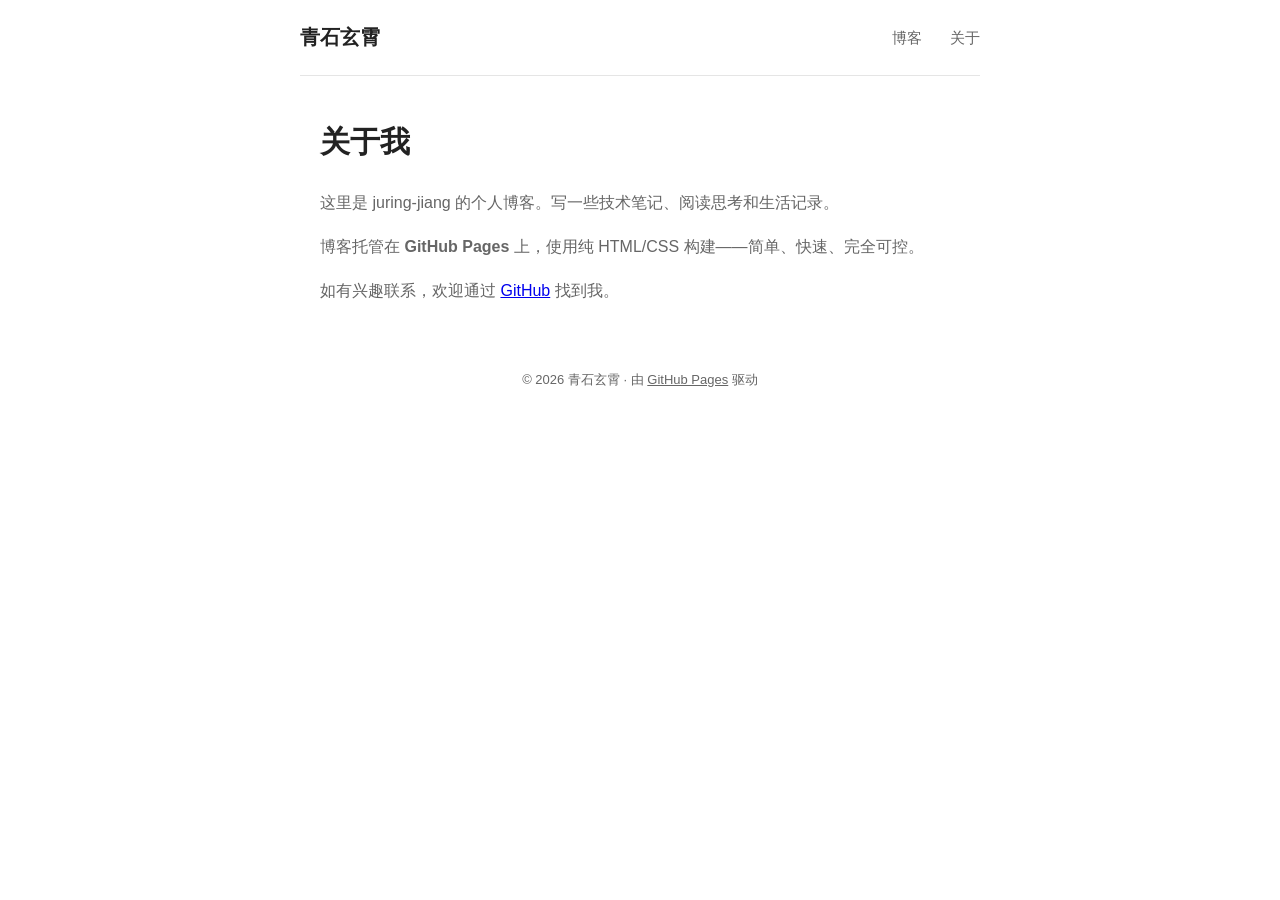
==== about.html @ 16de04e2 "站点更名为青石玄霄，复盘文章改标题" ====
<!DOCTYPE html>
<html lang="zh-CN">
<head>
  <meta charset="UTF-8">
  <meta name="viewport" content="width=device-width, initial-scale=1.0">
  <title>关于 — 青石玄霄</title>
  <link rel="stylesheet" href="style.css">
</head>
<body>
  <div class="container">
    <nav>
      <a class="site-title" href="./">青石玄霄</a>
      <div class="nav-links">
        <a href="./">博客</a>
        <a href="about.html">关于</a>
      </div>
    </nav>

    <div class="about-section">
      <h1>关于我</h1>
      <p>
        这里是 juring-jiang 的个人博客。写一些技术笔记、阅读思考和生活记录。
      </p>
      <p>
        博客托管在 <strong>GitHub Pages</strong> 上，使用纯 HTML/CSS 构建——简单、快速、完全可控。
      </p>
      <p>
        如有兴趣联系，欢迎通过 <a href="https://github.com/Juringvay">GitHub</a> 找到我。
      </p>
    </div>

    <footer>
      <p>&copy; 2026 青石玄霄 &middot; 由 <a href="https://pages.github.com">GitHub Pages</a> 驱动</p>
    </footer>
  </div>
</body>
</html>
---- style.css ----
:root {
  --bg: #fff;
  --text: #222;
  --muted: #666;
  --border: #e5e5e5;
  --accent: #1a73e8;
  --accent-hover: #1557b0;
  --card-bg: #fafafa;
  --tag-bg: #e8f0fe;
  --tag-text: #1a73e8;
  --max-width: 720px;
  --radius: 10px;
}

* { margin: 0; padding: 0; box-sizing: border-box; }

body {
  font-family: -apple-system, BlinkMacSystemFont, "Segoe UI", Roboto, "Helvetica Neue", Arial, "Noto Sans SC", sans-serif;
  color: var(--text);
  background: var(--bg);
  line-height: 1.75;
  font-size: 16px;
}

.container {
  max-width: var(--max-width);
  margin: 0 auto;
  padding: 0 20px;
}

nav {
  display: flex;
  justify-content: space-between;
  align-items: center;
  padding: 20px 0;
  border-bottom: 1px solid var(--border);
  margin-bottom: 40px;
}

nav .site-title {
  font-size: 20px;
  font-weight: 700;
  color: var(--text);
  text-decoration: none;
}

nav .nav-links a {
  margin-left: 24px;
  text-decoration: none;
  color: var(--muted);
  font-size: 15px;
}

nav .nav-links a:hover {
  color: var(--text);
}

.hero {
  margin-bottom: 48px;
}

.hero h1 {
  font-size: 36px;
  font-weight: 800;
  line-height: 1.3;
  margin-bottom: 12px;
}

.hero p {
  font-size: 17px;
  color: var(--muted);
}

.post-list {
  list-style: none;
}

.post-card {
  margin-bottom: 28px;
  padding-bottom: 28px;
  border-bottom: 1px solid var(--border);
}

.post-card:last-child {
  border-bottom: none;
}

.post-card a {
  text-decoration: none;
  color: inherit;
}

.post-card h2 {
  font-size: 22px;
  font-weight: 700;
  margin-bottom: 6px;
  color: var(--text);
}

.post-card h2:hover {
  color: var(--accent);
}

.post-card .meta {
  font-size: 13px;
  color: var(--muted);
  margin-bottom: 8px;
}

.post-card .excerpt {
  font-size: 15px;
  color: var(--muted);
  line-height: 1.7;
}

.post-card .tags {
  margin-top: 10px;
  display: flex;
  gap: 8px;
  flex-wrap: wrap;
}

.post-card .tag {
  font-size: 12px;
  padding: 2px 10px;
  border-radius: 12px;
  background: var(--tag-bg);
  color: var(--tag-text);
}

.about-section {
  max-width: 640px;
  margin: 0 auto;
}

.about-section h1 {
  font-size: 30px;
  font-weight: 800;
  margin-bottom: 20px;
}

.about-section p {
  font-size: 16px;
  color: var(--muted);
  margin-bottom: 16px;
}

.article {
  max-width: 680px;
  margin: 0 auto;
}

.article h1 {
  font-size: 32px;
  font-weight: 800;
  margin-bottom: 10px;
  line-height: 1.3;
}

.article .meta {
  font-size: 14px;
  color: var(--muted);
  margin-bottom: 30px;
}

.article .content h2 {
  font-size: 22px;
  font-weight: 700;
  margin-top: 36px;
  margin-bottom: 12px;
}

.article .content h3 {
  font-size: 18px;
  font-weight: 600;
  margin-top: 28px;
  margin-bottom: 10px;
}

.article .content p {
  margin-bottom: 16px;
  font-size: 16px;
  line-height: 1.85;
  color: #333;
}

.article .content ul, .article .content ol {
  margin-bottom: 16px;
  padding-left: 24px;
}

.article .content li {
  margin-bottom: 6px;
  color: #333;
}

.article .content pre {
  background: #f5f5f5;
  border-radius: var(--radius);
  padding: 16px;
  overflow-x: auto;
  margin-bottom: 16px;
  font-size: 14px;
  line-height: 1.6;
}

.article .content code {
  font-family: "SF Mono", "Fira Code", "Fira Mono", Menlo, Consolas, monospace;
  font-size: 14px;
  background: #f5f5f5;
  padding: 2px 6px;
  border-radius: 4px;
}

.article .content pre code {
  background: none;
  padding: 0;
}

.article .content table {
  width: 100%;
  border-collapse: collapse;
  margin-bottom: 20px;
  font-size: 14px;
}

.article .content th,
.article .content td {
  padding: 10px 14px;
  border: 1px solid var(--border);
  text-align: left;
  vertical-align: top;
}

.article .content th {
  background: #f5f5f5;
  font-weight: 600;
  font-size: 13px;
  color: var(--text);
}

.article .content td {
  color: #333;
}

.article .content blockquote {
  border-left: 3px solid var(--accent);
  padding: 8px 16px;
  margin: 16px 0;
  background: #f8f9fb;
  border-radius: 0 6px 6px 0;
  color: var(--muted);
  font-size: 15px;
}

.article .content hr {
  border: none;
  border-top: 1px solid var(--border);
  margin: 32px 0;
}

.article .content .callout {
  background: #fef9e7;
  border-left: 4px solid #f0b90b;
  padding: 12px 16px;
  border-radius: 0 8px 8px 0;
  margin: 16px 0;
  font-size: 14px;
  color: #333;
}

.article .content .callout-danger {
  background: #fdf0f0;
  border-left-color: #e24b4a;
}

.article .back-link {
  display: inline-block;
  margin-top: 40px;
  color: var(--accent);
  text-decoration: none;
  font-size: 15px;
}

.article .back-link:hover {
  text-decoration: underline;
}

footer {
  text-align: center;
  padding: 48px 0 32px;
  font-size: 13px;
  color: var(--muted);
}

footer a {
  color: var(--muted);
}

@media (max-width: 600px) {
  .hero h1 { font-size: 26px; }
  .post-card h2 { font-size: 19px; }
  .article h1 { font-size: 26px; }
  nav { flex-direction: column; gap: 10px; }
}
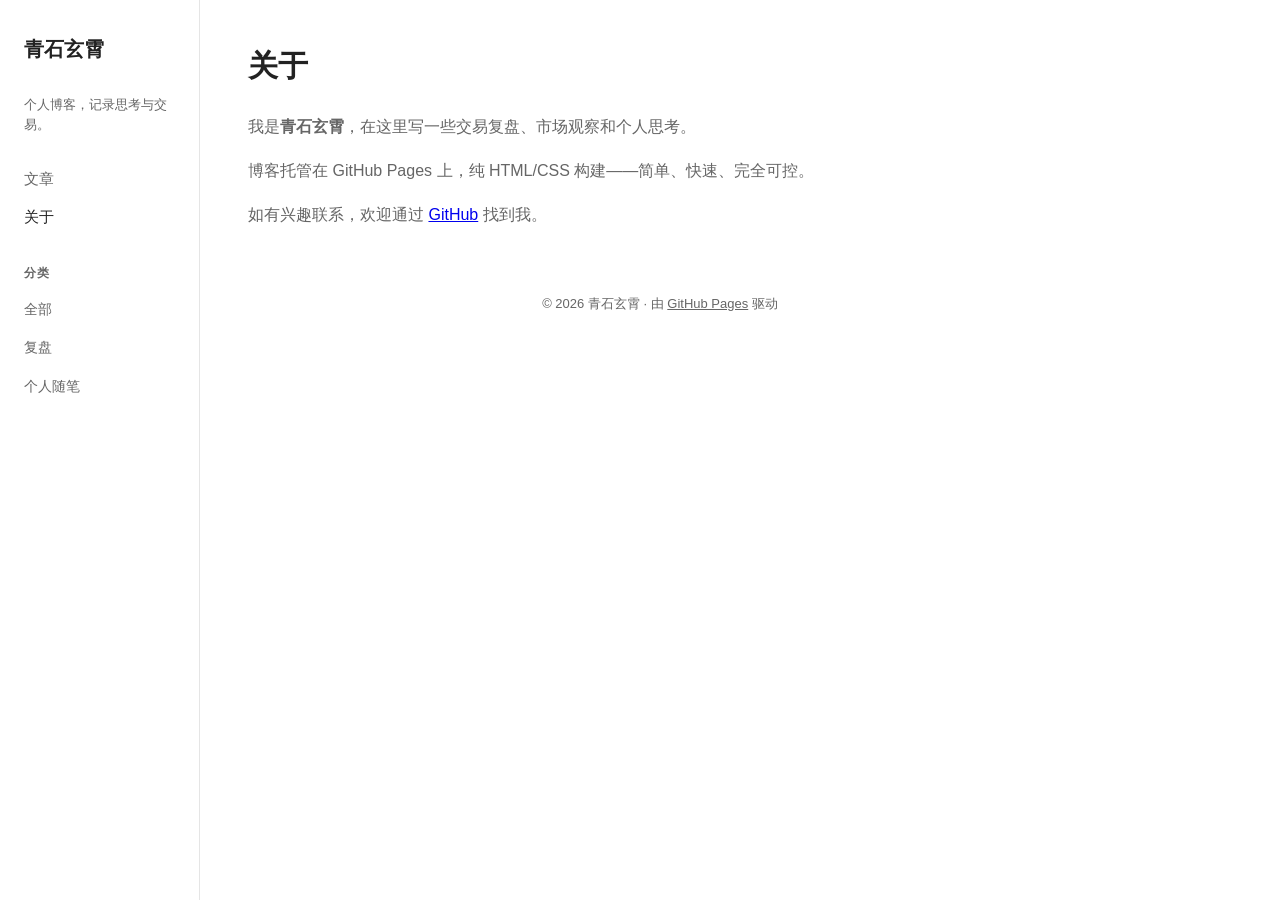
==== commit 3112a723: "新增左侧边栏分类导航，更新关于页介绍" ====
--- a/about.html
+++ b/about.html
@@ -7,31 +7,42 @@
   <link rel="stylesheet" href="style.css">
 </head>
 <body>
-  <div class="container">
-    <nav>
-      <a class="site-title" href="./">青石玄霄</a>
-      <div class="nav-links">
-        <a href="./">博客</a>
-        <a href="about.html">关于</a>
-      </div>
-    </nav>
 
-    <div class="about-section">
-      <h1>关于我</h1>
-      <p>
-        这里是 juring-jiang 的个人博客。写一些技术笔记、阅读思考和生活记录。
-      </p>
-      <p>
-        博客托管在 <strong>GitHub Pages</strong> 上，使用纯 HTML/CSS 构建——简单、快速、完全可控。
-      </p>
-      <p>
-        如有兴趣联系，欢迎通过 <a href="https://github.com/Juringvay">GitHub</a> 找到我。
-      </p>
-    </div>
+<aside class="sidebar">
+  <a class="site-title" href="./">青石玄霄</a>
+  <p class="site-desc">个人博客，记录思考与交易。</p>
 
-    <footer>
-      <p>&copy; 2026 青石玄霄 &middot; 由 <a href="https://pages.github.com">GitHub Pages</a> 驱动</p>
-    </footer>
+  <div class="sidebar-nav">
+    <a href="./">文章</a>
+    <a href="about.html" class="active">关于</a>
   </div>
+
+  <div class="sidebar-cats">
+    <span class="cat-label">分类</span>
+    <a href="./">全部</a>
+    <a href="./?tag=复盘">复盘</a>
+    <a href="./?tag=个人随笔">个人随笔</a>
+  </div>
+</aside>
+
+<main class="main">
+  <div class="about-section">
+    <h1>关于</h1>
+    <p>
+      我是<strong>青石玄霄</strong>，在这里写一些交易复盘、市场观察和个人思考。
+    </p>
+    <p>
+      博客托管在 GitHub Pages 上，纯 HTML/CSS 构建——简单、快速、完全可控。
+    </p>
+    <p>
+      如有兴趣联系，欢迎通过 <a href="https://github.com/Juringvay">GitHub</a> 找到我。
+    </p>
+  </div>
+
+  <footer>
+    <p>&copy; 2026 青石玄霄 &middot; 由 <a href="https://pages.github.com">GitHub Pages</a> 驱动</p>
+  </footer>
+</main>
+
 </body>
 </html>
--- a/style.css
+++ b/style.css
@@ -5,10 +5,9 @@
   --border: #e5e5e5;
   --accent: #1a73e8;
   --accent-hover: #1557b0;
-  --card-bg: #fafafa;
   --tag-bg: #e8f0fe;
   --tag-text: #1a73e8;
-  --max-width: 720px;
+  --sidebar-w: 200px;
   --radius: 10px;
 }
 
@@ -22,37 +21,96 @@
   font-size: 16px;
 }
 
-.container {
-  max-width: var(--max-width);
-  margin: 0 auto;
-  padding: 0 20px;
-}
-
-nav {
-  display: flex;
-  justify-content: space-between;
-  align-items: center;
-  padding: 20px 0;
-  border-bottom: 1px solid var(--border);
-  margin-bottom: 40px;
-}
-
-nav .site-title {
+.sidebar {
+  position: fixed;
+  top: 0;
+  left: 0;
+  width: var(--sidebar-w);
+  height: 100vh;
+  padding: 32px 24px;
+  border-right: 1px solid var(--border);
+  display: flex;
+  flex-direction: column;
+  gap: 28px;
+  overflow-y: auto;
+}
+
+.sidebar .site-title {
   font-size: 20px;
   font-weight: 700;
   color: var(--text);
   text-decoration: none;
 }
 
-nav .nav-links a {
-  margin-left: 24px;
+.sidebar .site-title:hover {
+  color: var(--accent);
+}
+
+.sidebar .site-desc {
+  font-size: 13px;
+  color: var(--muted);
+  line-height: 1.5;
+}
+
+.sidebar-nav {
+  display: flex;
+  flex-direction: column;
+  gap: 4px;
+}
+
+.sidebar-nav a {
   text-decoration: none;
   color: var(--muted);
   font-size: 15px;
-}
-
-nav .nav-links a:hover {
-  color: var(--text);
+  padding: 4px 0;
+  transition: color .15s;
+}
+
+.sidebar-nav a:hover,
+.sidebar-nav a.active {
+  color: var(--text);
+}
+
+.sidebar-cats {
+  display: flex;
+  flex-direction: column;
+  gap: 8px;
+}
+
+.sidebar-cats .cat-label {
+  font-size: 12px;
+  font-weight: 600;
+  text-transform: uppercase;
+  letter-spacing: .5px;
+  color: var(--muted);
+  margin-bottom: 2px;
+}
+
+.sidebar-cats a {
+  text-decoration: none;
+  font-size: 14px;
+  color: var(--muted);
+  padding: 3px 0;
+  display: flex;
+  align-items: center;
+  gap: 8px;
+}
+
+.sidebar-cats a:hover,
+.sidebar-cats a.active {
+  color: var(--accent);
+}
+
+.sidebar-cats .count {
+  font-size: 12px;
+  color: var(--muted);
+  margin-left: auto;
+}
+
+.main {
+  margin-left: var(--sidebar-w);
+  padding: 40px 48px;
+  max-width: 920px;
 }
 
 .hero {
@@ -60,14 +118,14 @@
 }
 
 .hero h1 {
-  font-size: 36px;
+  font-size: 28px;
   font-weight: 800;
   line-height: 1.3;
-  margin-bottom: 12px;
+  margin-bottom: 8px;
 }
 
 .hero p {
-  font-size: 17px;
+  font-size: 16px;
   color: var(--muted);
 }
 
@@ -126,11 +184,15 @@
   border-radius: 12px;
   background: var(--tag-bg);
   color: var(--tag-text);
+  text-decoration: none;
+}
+
+.post-card .tag:hover {
+  filter: brightness(.95);
 }
 
 .about-section {
   max-width: 640px;
-  margin: 0 auto;
 }
 
 .about-section h1 {
@@ -146,8 +208,7 @@
 }
 
 .article {
-  max-width: 680px;
-  margin: 0 auto;
+  max-width: 700px;
 }
 
 .article h1 {
@@ -297,9 +358,29 @@
   color: var(--muted);
 }
 
-@media (max-width: 600px) {
-  .hero h1 { font-size: 26px; }
+@media (max-width: 768px) {
+  .sidebar {
+    position: static;
+    width: 100%;
+    height: auto;
+    padding: 20px;
+    border-right: none;
+    border-bottom: 1px solid var(--border);
+    flex-direction: row;
+    flex-wrap: wrap;
+    gap: 16px;
+    align-items: center;
+  }
+  .sidebar .site-desc { display: none; }
+  .sidebar-nav { flex-direction: row; gap: 16px; }
+  .sidebar-cats { flex-direction: row; gap: 12px; }
+  .sidebar-cats .cat-label { display: none; }
+  .sidebar-cats .count { display: none; }
+  .main {
+    margin-left: 0;
+    padding: 24px 20px;
+  }
+  .hero h1 { font-size: 24px; }
   .post-card h2 { font-size: 19px; }
   .article h1 { font-size: 26px; }
-  nav { flex-direction: column; gap: 10px; }
-}
+}
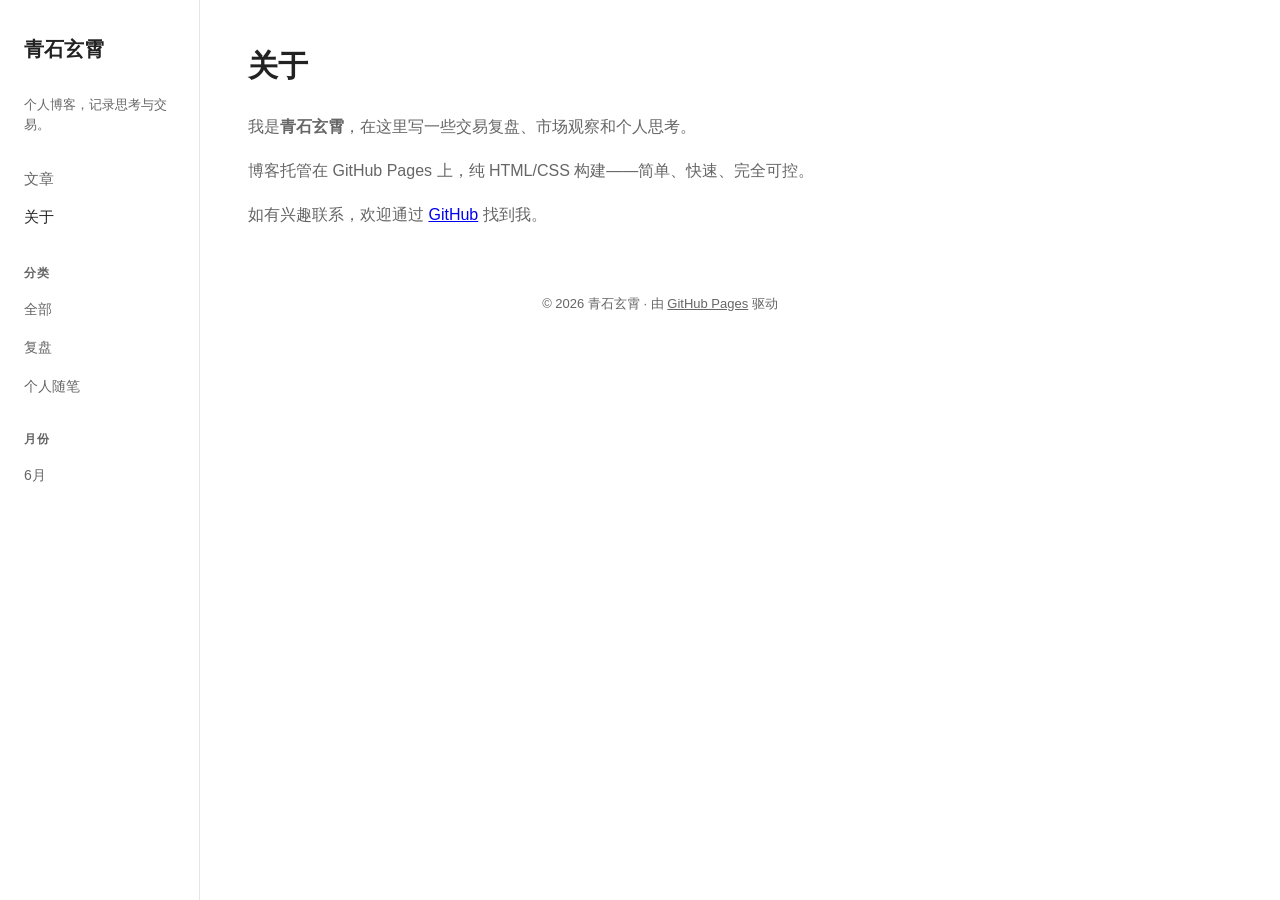
==== commit 746fdc7f: "左侧导航栏增加6月月份筛选" ====
--- a/about.html
+++ b/about.html
@@ -23,6 +23,10 @@
     <a href="./?tag=复盘">复盘</a>
     <a href="./?tag=个人随笔">个人随笔</a>
   </div>
+  <div class="sidebar-cats">
+    <span class="cat-label">月份</span>
+    <a href="./?month=6">6月</a>
+  </div>
 </aside>
 
 <main class="main">
--- a/style.css
+++ b/style.css
@@ -19,20 +19,18 @@
   background: var(--bg);
   line-height: 1.75;
   font-size: 16px;
+  display: flex;
+  min-height: 100vh;
 }
 
 .sidebar {
-  position: fixed;
-  top: 0;
-  left: 0;
   width: var(--sidebar-w);
-  height: 100vh;
+  flex-shrink: 0;
   padding: 32px 24px;
   border-right: 1px solid var(--border);
   display: flex;
   flex-direction: column;
   gap: 28px;
-  overflow-y: auto;
 }
 
 .sidebar .site-title {
@@ -108,7 +106,8 @@
 }
 
 .main {
-  margin-left: var(--sidebar-w);
+  flex: 1;
+  min-width: 0;
   padding: 40px 48px;
   max-width: 920px;
 }
@@ -209,6 +208,7 @@
 
 .article {
   max-width: 700px;
+  margin: 0 auto;
 }
 
 .article h1 {
@@ -335,6 +335,250 @@
   border-left-color: #e24b4a;
 }
 
+.article .content .callout-green {
+  background: #ebf4de;
+  border-left: 4px solid #5a9a1a;
+  padding: 12px 16px;
+  border-radius: 0 8px 8px 0;
+  margin: 16px 0;
+  font-size: 14px;
+  color: #2d5a0a;
+}
+
+.article .content .callout-blue {
+  background: #e8f0fa;
+  border-left: 4px solid #2560c0;
+  padding: 12px 16px;
+  border-radius: 0 8px 8px 0;
+  margin: 16px 0;
+  font-size: 14px;
+  color: #183a78;
+}
+
+.article .content .callout-purple {
+  background: #f0ebf9;
+  border-left: 4px solid #7040c0;
+  padding: 12px 16px;
+  border-radius: 0 8px 8px 0;
+  margin: 16px 0;
+  font-size: 14px;
+  color: #3a1870;
+}
+
+.article .content .callout-yellow {
+  background: #fdfae8;
+  border-left: 4px solid #c0a010;
+  padding: 12px 16px;
+  border-radius: 0 8px 8px 0;
+  margin: 16px 0;
+  font-size: 14px;
+  color: #6a5010;
+}
+
+.article .content .tag-hold { display:inline-block; font-size:11px; font-weight:600; padding:3px 9px; border-radius:4px; background:#f3eff9; color:#5a30a0; }
+
+.article .content .note-row { display:flex; align-items:flex-start; gap:8px; font-size:13px; color:#555; margin-bottom:7px; }
+.article .content .note-dot { width:5px; height:5px; border-radius:50%; flex-shrink:0; margin-top:7px; }
+.article .content .dot-red { background:#c03030; }
+.article .content .dot-green { background:#4a9a18; }
+.article .content .dot-blue { background:#2060c0; }
+.article .content .dot-orange { background:#c07820; }
+
+.article .content .timeline { margin:12px 0; }
+.article .content .tl-row { display:flex; gap:10px; align-items:flex-start; margin-bottom:8px; font-size:13px; }
+.article .content .tl-date { width:52px; flex-shrink:0; color:#888; font-size:11px; padding-top:1px; }
+.article .content .tl-dot { width:8px; height:8px; border-radius:50%; flex-shrink:0; margin-top:5px; }
+.article .content .tl-dot-red { background:#c03030; }
+.article .content .tl-dot-green { background:#3a9a30; }
+.article .content .tl-dot-orange { background:#c07820; }
+.article .content .tl-dot-blue { background:#2560c0; }
+.article .content .tl-dot-gray { background:#bbb; }
+.article .content .tl-body { flex:1; color:#3a3a38; line-height:1.7; }
+
+.article .content .verdict { padding:10px 14px; border-radius:7px; font-size:13px; font-weight:500; margin-top:12px; }
+.article .content .verdict-hold { background:#ebf4de; color:#2d5a0a; }
+.article .content .verdict-stop { background:#faecec; color:#7a1a1a; }
+.article .content .verdict-buy { background:#e8f0fa; color:#183a78; }
+.article .content .verdict-watch { background:#faf1e3; color:#6b4010; }
+.article .content .verdict-miss { background:#f5f0fa; color:#4a2a8a; }
+
+.article .content .warn-box { background:#fdfae8; border:1px solid #e8d060; border-radius:8px; padding:12px 16px; font-size:13px; color:#5a4410; line-height:1.8; margin:14px 0; }
+
+.article .content .stock-label { display:inline-block; font-size:12px; font-weight:700; padding:4px 12px; border-radius:6px; }
+.article .content .stock-label-s { background:#faeaea; color:#b01818; border:1px solid #f0c0c0; }
+.article .content .stock-label-warn { background:#faf0e0; color:#904010; border:1px solid #f0d0a0; }
+.article .content .stock-label-wait { background:#faf0e0; color:#904010; border:1px solid #f0d0a0; }
+
+.article .content .metrics-grid {
+  display: grid;
+  grid-template-columns: repeat(auto-fill, minmax(160px, 1fr));
+  gap: 10px;
+  margin: 16px 0;
+}
+
+.article .content .metric {
+  background: #f3f2ec;
+  border-radius: 8px;
+  padding: 12px 14px;
+}
+
+.article .content .metric .mlabel {
+  font-size: 11px;
+  color: #888;
+  margin-bottom: 3px;
+}
+
+.article .content .metric .mval {
+  font-size: 17px;
+  font-weight: 600;
+}
+
+.article .content .red { color: #c0282a; }
+.article .content .green { color: #27783a; }
+
+.article .content .badge {
+  display: inline-block;
+  font-size: 11px;
+  font-weight: 600;
+  padding: 3px 10px;
+  border-radius: 4px;
+  margin-right: 6px;
+}
+
+.article .content .badge-hit { background: #e8f4dc; color: #366010; }
+.article .content .badge-miss { background: #faeaea; color: #8a2020; }
+.article .content .badge-wait { background: #faf0e0; color: #7a4a10; }
+.article .content .badge-near { background: #e8f0fa; color: #2040a0; }
+
+.article .content .stock-card-rpt {
+  border: 0.5px solid var(--border);
+  border-radius: 10px;
+  overflow: hidden;
+  margin-bottom: 14px;
+}
+
+.article .content .sc-head {
+  padding: 14px 18px 10px;
+  display: flex;
+  justify-content: space-between;
+  align-items: flex-start;
+}
+
+.article .content .sc-head h4 { font-size: 15px; font-weight: 600; margin: 0 0 2px 0; }
+.article .content .sc-head .code { font-size: 11px; color: #999; }
+
+.article .content .sc-grade {
+  font-size: 12px;
+  font-weight: 700;
+  padding: 4px 10px;
+  border-radius: 6px;
+  white-space: nowrap;
+}
+
+.article .content .grade-s { background: #ffeaea; color: #a01818; }
+.article .content .grade-a { background: #fff4e0; color: #8a5010; }
+.article .content .grade-b { background: #f0f4ff; color: #2040a0; }
+
+.article .content .sc-body {
+  padding: 12px 18px 16px;
+  background: #faf9f7;
+  border-top: 0.5px solid var(--border);
+  display: grid;
+  grid-template-columns: repeat(auto-fill, minmax(160px, 1fr));
+  gap: 10px;
+}
+
+.article .content .sc-item label {
+  font-size: 11px;
+  color: #888;
+  display: block;
+  margin-bottom: 2px;
+}
+
+.article .content .sc-item .val {
+  font-size: 14px;
+  font-weight: 600;
+}
+
+.article .content .sc-foot {
+  padding: 12px 18px;
+  border-top: 0.5px solid var(--border);
+}
+
+.article .content .ops-box {
+  background: #f3f2ec;
+  border-radius: 7px;
+  padding: 11px 14px;
+  font-size: 13px;
+  line-height: 1.8;
+  color: #333;
+  margin-top: 10px;
+}
+
+.article .content .checklist {
+  display: flex;
+  flex-direction: column;
+  gap: 10px;
+  margin: 16px 0;
+}
+
+.article .content .cl-item {
+  display: flex;
+  align-items: flex-start;
+  gap: 12px;
+  font-size: 14px;
+}
+
+.article .content .cl-dot {
+  width: 22px;
+  height: 22px;
+  border-radius: 50%;
+  display: flex;
+  align-items: center;
+  justify-content: center;
+  font-size: 11px;
+  font-weight: 700;
+  flex-shrink: 0;
+  margin-top: 2px;
+}
+
+.article .content .cl-pass { background: #e8f4dc; color: #366010; }
+.article .content .cl-fail { background: #faeaea; color: #992020; }
+.article .content .cl-warn { background: #faf0e0; color: #8a5010; }
+
+.article .content .tag-s { display:inline-block; font-size:11px; font-weight:600; padding:3px 9px; border-radius:4px; background:#faeaea; color:#b01818; }
+.article .content .tag-a { display:inline-block; font-size:11px; font-weight:600; padding:3px 9px; border-radius:4px; background:#faf0e0; color:#904010; }
+.article .content .tag-b { display:inline-block; font-size:11px; font-weight:600; padding:3px 9px; border-radius:4px; background:#efefec; color:#555; }
+.article .content .tag-ok { display:inline-block; font-size:11px; font-weight:600; padding:3px 9px; border-radius:4px; background:#e8f4dc; color:#2a6018; }
+.article .content .tag-warn { display:inline-block; font-size:11px; font-weight:600; padding:3px 9px; border-radius:4px; background:#faf0e0; color:#8a4f10; }
+.article .content .tag-stop { display:inline-block; font-size:11px; font-weight:600; padding:3px 9px; border-radius:4px; background:#faeaea; color:#922020; }
+.article .content .tag-wait { display:inline-block; font-size:11px; font-weight:600; padding:3px 9px; border-radius:4px; background:#eef2fa; color:#3050a0; }
+
+.article .content .chip { display:inline-block; font-size:11px; padding:3px 9px; border-radius:4px; background:#ececea; color:#555; margin:2px 4px 2px 0; }
+.article .content .chip-ok { background:#e0f0d8; color:#2a6010; }
+.article .content .chip-bad { background:#faecec; color:#b02020; }
+.article .content .chip-warn { background:#faf0e0; color:#8a4010; }
+
+.article .content .summary-grid { display:grid; grid-template-columns:repeat(3,1fr); gap:12px; margin:16px 0; }
+.article .content .sum-card { border-radius:8px; padding:14px 16px; }
+.article .content .sum-card h4 { font-size:13px; font-weight:600; margin:0 0 8px 0; }
+.article .content .sum-card p { font-size:13px; line-height:1.75; color:#4a4a48; margin:0; }
+.article .content .sum-s { background:#faeaea; }
+.article .content .sum-a { background:#faf1e3; }
+
+.article .content .two-col { display:grid; grid-template-columns:1fr 1fr; gap:16px; }
+.article .content .kv-box { background:#f3f2ec; border-radius:10px; padding:16px 18px; margin-bottom:12px; }
+.article .content .kv-box h4 { font-size:14px; font-weight:600; margin:0 0 10px 0; color:#1c1c1a; }
+.article .content .kv-row { display:flex; justify-content:space-between; align-items:baseline; padding:5px 0; border-bottom:0.5px solid #e8e7e3; font-size:13px; }
+.article .content .kv-row:last-child { border-bottom:none; }
+.article .content .kv-row .k { color:#888; }
+.article .content .kv-row .v { font-weight:600; }
+
+@media (max-width: 640px) {
+  .article .content .summary-grid { grid-template-columns:1fr; }
+  .article .content .two-col { grid-template-columns:1fr; }
+}
+
 .article .back-link {
   display: inline-block;
   margin-top: 40px;
@@ -359,10 +603,9 @@
 }
 
 @media (max-width: 768px) {
+  body { flex-direction: column; }
   .sidebar {
-    position: static;
     width: 100%;
-    height: auto;
     padding: 20px;
     border-right: none;
     border-bottom: 1px solid var(--border);
@@ -377,8 +620,8 @@
   .sidebar-cats .cat-label { display: none; }
   .sidebar-cats .count { display: none; }
   .main {
-    margin-left: 0;
     padding: 24px 20px;
+    max-width: none;
   }
   .hero h1 { font-size: 24px; }
   .post-card h2 { font-size: 19px; }
